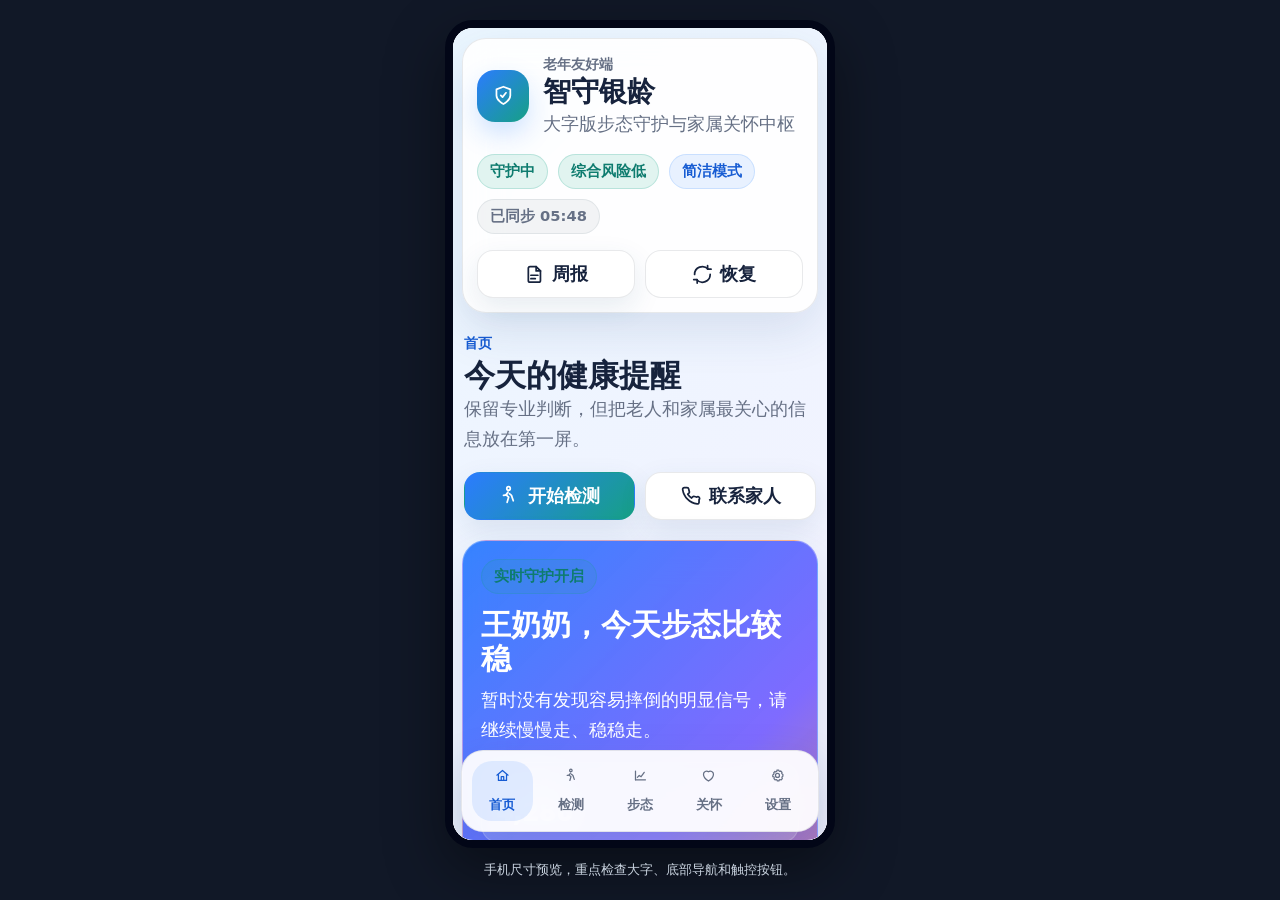
==== elder/mobile-preview.html @ 1f48a9e2 "优化了部分已知问题。" ====
<!doctype html>
<html lang="zh-CN">
  <head>
    <meta charset="UTF-8" />
    <meta name="viewport" content="width=device-width, initial-scale=1.0" />
    <title>老年友好端手机预览</title>
    <style>
      * { box-sizing: border-box; }
      body {
        margin: 0;
        min-height: 100vh;
        display: grid;
        place-items: center;
        background: #111827;
        color: #e5e7eb;
        font-family: "Microsoft YaHei", "PingFang SC", system-ui, sans-serif;
      }
      .wrap {
        display: grid;
        justify-items: center;
        gap: 12px;
        padding: 16px;
      }
      .phone {
        width: min(390px, calc(100vw - 32px));
        height: min(844px, calc(100vh - 72px));
        overflow: hidden;
        border: 8px solid #020617;
        border-radius: 28px;
        background: #fff;
        box-shadow: 0 22px 60px rgba(0, 0, 0, 0.42);
      }
      iframe {
        width: 100%;
        height: 100%;
        display: block;
        border: 0;
        background: #fff;
      }
      .tip {
        max-width: 620px;
        text-align: center;
        color: #cbd5e1;
        font-size: 13px;
        line-height: 1.6;
      }
    </style>
  </head>
  <body>
    <div class="wrap">
      <div class="phone">
        <iframe src="./index.html?preview=1" title="老年友好端手机预览"></iframe>
      </div>
      <div class="tip">手机尺寸预览，重点检查大字、底部导航和触控按钮。</div>
    </div>
  </body>
</html>
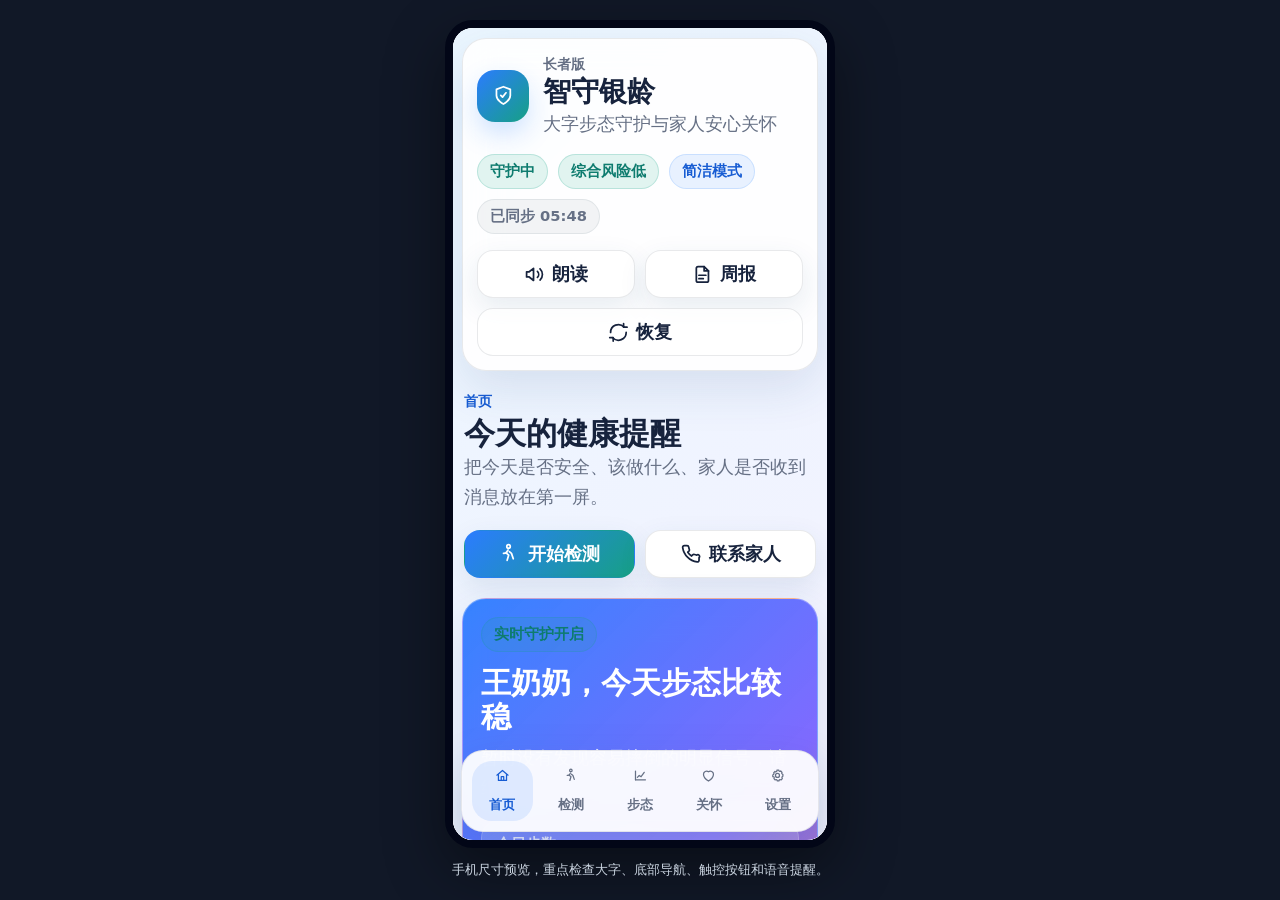
==== commit 67c3e2f7: "优化了部分已知问题。" ====
--- a/elder/mobile-preview.html
+++ b/elder/mobile-preview.html
@@ -3,7 +3,7 @@
   <head>
     <meta charset="UTF-8" />
     <meta name="viewport" content="width=device-width, initial-scale=1.0" />
-    <title>老年友好端手机预览</title>
+    <title>智守银龄长者版手机预览</title>
     <style>
       * { box-sizing: border-box; }
       body {
@@ -49,9 +49,9 @@
   <body>
     <div class="wrap">
       <div class="phone">
-        <iframe src="./index.html?preview=1" title="老年友好端手机预览"></iframe>
+        <iframe src="./index.html?preview=1" title="智守银龄长者版手机预览"></iframe>
       </div>
-      <div class="tip">手机尺寸预览，重点检查大字、底部导航和触控按钮。</div>
+      <div class="tip">手机尺寸预览，重点检查大字、底部导航、触控按钮和语音提醒。</div>
     </div>
   </body>
 </html>
